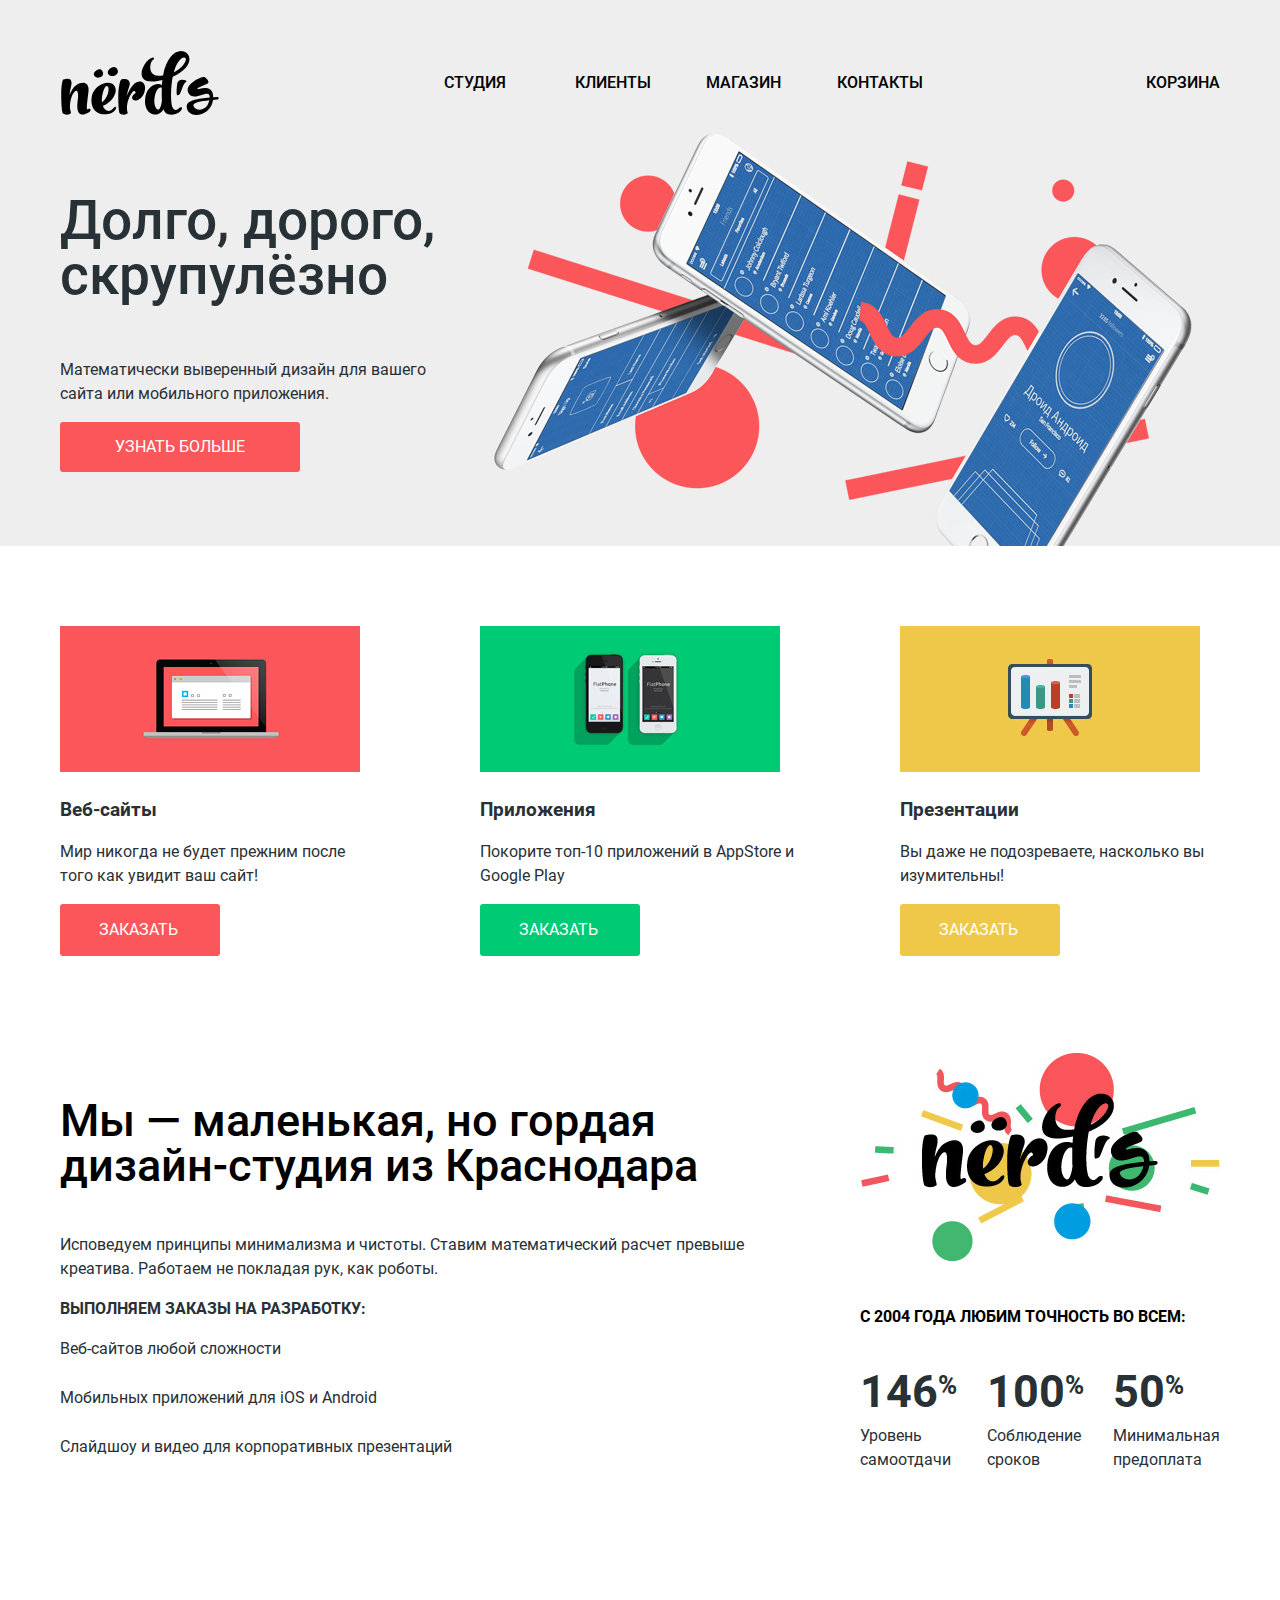
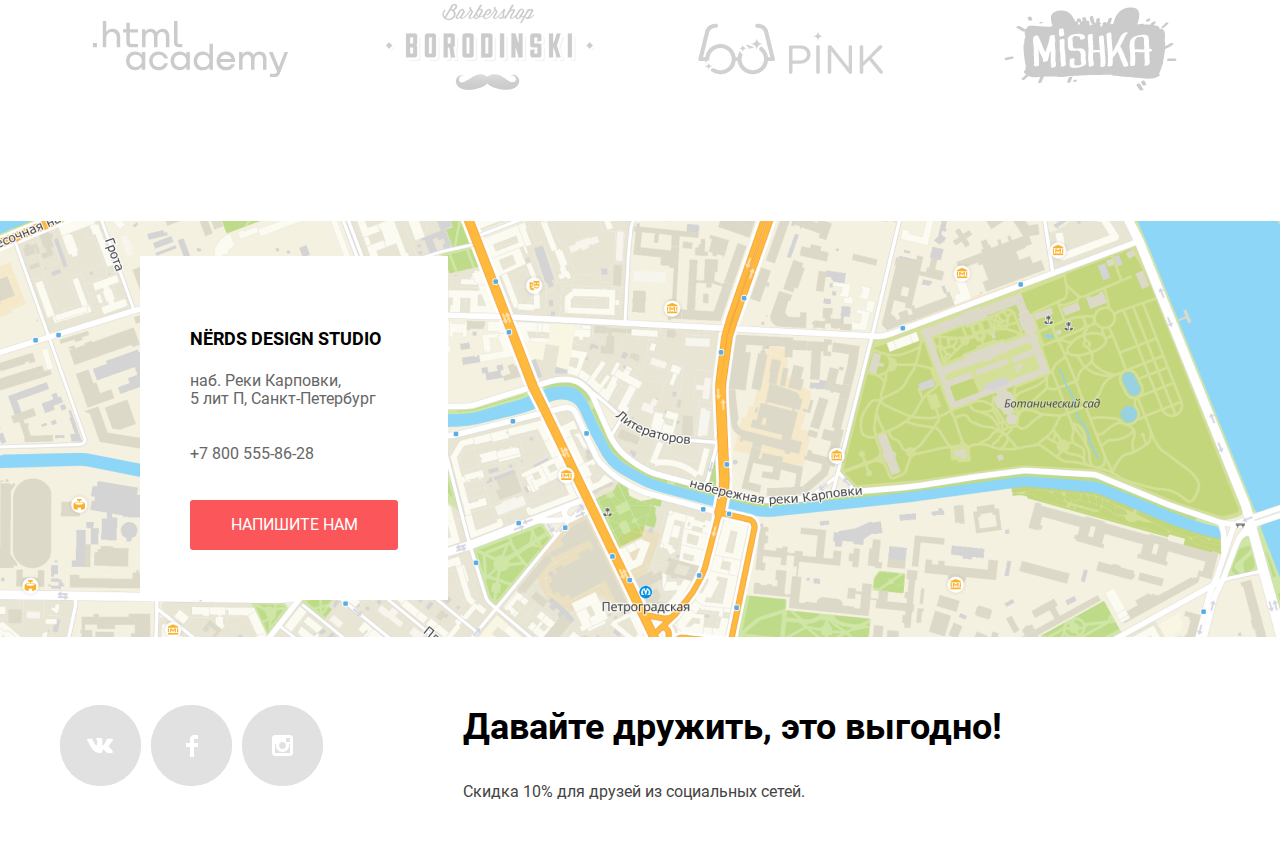
==== index.html @ 31007cd1 "Re-styling of links and buttons" ====
<!DOCTYPE html>
<html lang="ru">

<head>
  <meta charset="UTF-8">
  <meta http-equiv="X-UA-Compatible" content="IE=edge">
  <meta name="viewport" content="width=device-width, initial-scale=1.0">
  <title>HTML Academy: Nёrds</title>
  <link href="https://fonts.googleapis.com/css2?family=Roboto:ital,wght@0,400;0,700;1,500&display=swap"
    rel="stylesheet">
  <link rel="stylesheet" href="css/normalize.css">
  <link rel="stylesheet" href="css/style.css">
  <link rel="icon" href="favicon.ico">
  <link rel="icon" href="img/favicons/favicon_32.svg" type="image/svg+xml">
  <link rel="apple-touch-icon" sizes="180x180" href="img/favicons/apple-icon-180x180.png">
  <link rel="manifest" href="manifest.webmanifest">
</head>

<body>
  <header class="page-header">
    <nav class="main-nav">
      <img class="main-logo" src="img/nerds-main_logo.svg" width="160" height="65" alt="Лого Нёрдс">
      <ul class="main-menu">
        <li class="current-menu-item">Студия</li>
        <li><a href="blank.html">Клиенты</a></li>
        <li><a href="catalogue.html">Магазин</a></li>
        <li><a href="blank.html">Контакты</a></li>
      </ul>
      <a class="user-menu" href="##">Корзина</a>
    </nav>
  </header>

  <main>
    <h1 class="visually-hidden">Дизайн-студия Нёрдс</h1>
    <section class="slider">
      <h2 class="visually-hidden">Наше кредо в картинках</h2>
      <div class="slide">
        <div class="slide-description">
          <p class="slogan">Долго, дорого, скрупулёзно</p>
          <p class="comment">Математически выверенный дизайн для вашего сайта или мобильного приложения.</p>
          <button type="button" class="button want-more">Узнать больше</button>
        </div>
        <img class="poster" src="img/slider/slide1_mobile.png" width="760" height="431"
          alt="Россыпь красивых телефонов">
      </div>
      <!-- <div class="slide">
        <p class="slogan">Любим математику, как никто другой.</p>
        <p class="comment">Никакого креатива, только математические формулы для расчета идеальных пропорций.</p>
        <button type="button" class="button want-more">Узнать больше</button>
        <img class="poster" src="img/slider/slide2_pc.png" width="760" height="431" alt="Мониторы стоят спиной к спине">
      </div>
      <div class="slide">
        <p class="slogan">Только ночь, только хардкор.</p>
        <p class="comment">Работать днем, как все? Мы против этого. Ближе к полуночи работа только начинается.</p>
        <button type="button" class="button want-more">Узнать больше</button>
        <img class="poster" src="img/slider/slide3_tablet.png" width="760" height="431" alt="Планшет и телефон">
      </div> -->
    </section>

    <div class="wrapper">
      <section class="services">
        <h2 class="visually-hidden">Наши услуги</h2>
        <ul class="service-list">
          <li class="service-list-option">
            <img class="service-icon" src="img/services/web_pages.jpg" width="300" height="146"
              alt="Иконка ноутбука на красном фоне">
            <h3 class="service-title">Веб-сайты</h3>
            <p class="service-description">Мир никогда не будет прежним после того как увидит ваш сайт!</p>
            <a class="button service-order" href="##">Заказать</a>
          </li>
          <li class="service-list-option">
            <img class="service-icon" src="img/services/mobile_apps.png" width="300" height="146"
              alt="Мобильный телефон на зеленом фоне">
            <h3 class="service-title">Приложения</h3>
            <p class="service-description">Покорите топ-10 приложений в AppStore и Google Play</p>
            <a class="button service-order" href="##">Заказать</a>
          </li>
          <li class="service-list-option">
            <img class="service-icon" src="img/services/presentations.jpg" width="300" height="146"
              alt="Флип-чарт на желтом фоне">
            <h3 class="service-title">Презентации</h3>
            <p class="service-description">Вы даже не подозреваете, насколько вы изумительны!</p>
            <a class="button service-order" href="##">Заказать</a>
          </li>
        </ul>
      </section>

      <div class="stats-container">
        <section class="about">
          <h2 class="visually-hidden">Описание компании</h2>
          <p class="about-us">Мы — маленькая, но гордая дизайн-студия из Краснодара</p>
          <p class="about-description">Исповедуем принципы минимализма и чистоты. Ставим математический расчет превыше
            креатива. Работаем не покладая рук, как роботы.</p>
          <p class="about-activities">Выполняем заказы на разработку:</p>
          <ul class="about-activities-list">
            <li class="activity">Веб-сайтов любой сложности</li>
            <li class="activity">Мобильных приложений для iOS и Android</li>
            <li class="activity">Слайдшоу и видео для корпоративных презентаций</li>
          </ul>
        </section>

        <section class="statistics">
          <h2 class="visually-hidden">О нас в цифрах</h2>
          <img class="statistics-logo" src="img/nerds-statistics.png" width="360" height="208"
            alt="Вариация лого Nerds">
          <p class="statistics-header">с 2004 года Любим точность во всем:</p>
          <dl class="statistics-list">
            <div class="statistics-option">
              <dt class="statistics-percentage">146<span>%</span></dt>
              <dd class="statistics-description">Уровень самоотдачи</dd>
            </div>
            <div class="statistics-option">
              <dt class="statistics-percentage">100<span>%</span></dt>
              <dd class="statistics-description">Соблюдение сроков</dd>
            </div>
            <div class="statistics-option">
              <dt class="statistics-percentage">50<span>%</span></dt>
              <dd class="statistics-description">Минимальная предоплата</dd>
            </div>
          </dl>
        </section>
      </div>

      <section class="clients">
        <h2 class="visually-hidden">Нас рекомендуют</h2>
        <ul class="clients-list">
          <li class="client">
            <a href="https://htmlacademy.ru/intensive/htmlcss">
              <img src="img/partners/logo_htmlacademy.svg" width="199" height="57" alt="логотип HTML Academy">
            </a>
          </li>
          <li class="client">
            <a href="##">
              <img src="img/partners/logo-borodinski.svg" width="209" height="90" alt="Barbershop Borodinsky">
            </a>
          </li>
          <li class="client">
            <a href="##">
              <img src="img/partners/logo-pink.svg" width="185" height="52" alt="Pink">
            </a>
          </li>
          <li class="client">
            <a href="##">
              <img src="img/partners/logo-mishka.svg" width="173" height="84" alt="Mishka">
            </a>
          </li>
        </ul>
      </section>
    </div>
  </main>

  <footer class="page-footer">
    <div class="footer-map">
      <div class="footer-feedback">
        <p class="feedback-heading">Nёrds design studio</p>
        <address class="feedback-address">наб. Реки Карповки, <br> 5 лит П, Санкт-Петербург</address>
        <a class="feedback-telephone" href="tel:+78005558628">+7 800 555-86-28</a>
        <button type="button" class="button write-us">Напишите нам</button>
      </div>
    </div>

    <div class="page-popup">
      <p class="popup-heading">Напишите нам</p>
      <button class="modal-close" type="button">туц</button>
      <form class="popup-form" action="##" method="post">
        <label class="form-legend">Ваше имя:
          <input type="text" placeholder="Имя Фамилия">
        </label>
        <label class="form-legend"> Ваш email:
          <input type="email" placeholder="email@example.com">
        </label>
        <label class="form-legend">Текст письма
          <textarea class="form-text" rows="5" cols="30" placeholder="В свободной форме"></textarea>
        </label>
        <button class="button" type="submit">Отправить</button>
      </form>
    </div>

    <div class="bottom-line">
      <ul class="media-links">
        <li class="link">
          <a href="##">
            <span class="visually-hidden">VK</span>
          </a>
        </li>
        <li class="link">
          <a href="##">
            <span class="visually-hidden">Facebook</span>
          </a>
        </li>
        <li class="link">
          <a href="##">
            <span class="visually-hidden">Instagram</span>
          </a>
        </li>
      </ul>

      <div class="footer-text">
        <p class="footer-slogan">Давайте дружить, это выгодно!</p>
        <p class="footer-discount">Скидка 10% для друзей из социальных сетей.</p>
      </div>
    </div>

  </footer>

</body>

</html>
---- css/style.css ----
/*Fonts*/

@font-face {
  font-family: "Roboto";
  src: url(../fonts/roboto.woff),
    url(../fonts/roboto.woff2);
  font-weight: 400;
  font-style: normal;
}

@font-face {
  font-family: "Roboto";
  src: url(../fonts/robotobold.woff),
    url(../fonts/robotobold.woff2);
  font-weight: 700;
  font-style: normal;
}

@font-face {
  font-family: "Roboto";
  src: url(../fonts/robotomedium.woff),
    url(../fonts/robotomedium.woff2);
  font-weight: 500;
  font-style: normal;
}

/*Variables*/

:root {
  --basic-black: #000000;
  --basic-white: #ffffff;
  --intense-dark: #231f20;
  --basic-dark: #283136;
  --darkened-grey: #444444;
  --extra-grey: #4d4d4d;
  --basic-grey: #666666;
  --lower-intense-grey: #c1c1c1;
  --mouse-grey: #b4b9bb;
  --cloud-grey: #a6a6a6;
  --light-grey: #dfdfdf;
  --lighter-grey: #dbdbdb;
  --even-lighter-grey: #d7dcde;
  --low-saturation-grey: #d5d5d5;
  --extra-light-grey: #e1e1e1;
  --lowest-intense-grey: #eeeeee;
  --basic-red: #fb565a;
  --extra-red: #e74246;
  --intensive-red: #d7373b;
  --basic-green: #00ca74;
  --extra-green: #00bc6c;
  --intensive-green: #00aa62;
  --basic-yellow: #efc849;
  --extra-yellow: #eab534;
  --intensive-yellow: #e5a722;
}

/*Global*/

* {
  box-sizing: border-box;
}

a {
  text-decoration: none;
}

body {
  max-width: 1440px;
  position: relative;
  margin: 0px auto;
  padding: 0px;
  font-family: "Roboto", "Arial", sans-serif;
  font-size: 16px;
  line-height: 24px;
  font-weight: 400;
  color: var(--basic-dark);

  min-height: 100%;
  display: grid;
  grid-template-rows: min-content 1fr min-content;
  align-content: start;
}

.page {
  height: 100%;
}

/*Header*/

.page-header {
  display: flex;
  width: 100%;
  background-color: var(--lowest-intense-grey);
}

.main-nav {
  display: flex;
  /*grid-template-columns: 1fr auto 1fr;*/
  min-width: 1160px;
  justify-content: space-between;
  align-items: center;
  margin: 0 auto;
  padding-top: 50px;

  line-height: 30px;
  font-weight: 500;
  text-transform: uppercase;
  color: var(--basic-black);
}

.main-menu {
  display: grid;
  grid-template-columns: 1fr 1fr 1fr 1fr;
  gap: 45px;
}

.user-menu {
  display: block;
  justify-self: end;
}

.main-nav a, .user-menu {
  color: var(--basic-black);
}

.main-nav a:hover {
  opacity: 0.7;
}

.main-menu a:hover,
.user-menu:hover {
  color: var(--basic-red)
}

.main-nav a:active,
.user-menu:active {
  color: var(--basic-black);
  opacity: 0.3;
}

.main-menu,
.service-list,
.statistics-list,
.about-activities-list,
.clients-list,
.media-links,
.search-items-toggle,
.sort-list {
  list-style: none;
  margin: 0;
  padding: 0;
}

.current-menu-item a:not([href]) {
  color: var(--basic-black);
}

/*.current-menu-item::after {
  content: "";
  position: absolute;
  top: 12px;
  right: 60px;
  width: 61px;
  height: 2px;
  background-color: var(--basic-red);
}*/

/*Main --- Index*/

.visually-hidden {
  position: absolute;
  width: 1px;
  height: 1px;
  clip: rect(1px, 1px, 1px, 1px);
}

/*Slider*/

.slider {
  width: 100%;
  min-height: 431px;
  background-color: var(--lowest-intense-grey);
}

.slide {
  display: flex;
  width: 1160px;
  margin: 0 auto;
  background-color: var(--lowest-intense-grey);
}

.slide-description {
  padding-top: 78px;
}

.poster {
  display: block;
}

.slogan {
  margin-top: 0;
  font-size: 55px;
  font-weight: 500;
  line-height: 55px;
}

.button {
  width: 160px;
  min-height: 50px;
  line-height: 18px;
  color: var(--basic-white);
  text-transform: uppercase;
  background-color: var(--basic-red);
  border: none;
  border-radius: 3px;
}

.button:hover {
  background-color: var(--extra-red);
}

.button:active,
.service-list:nth-child(2) .service-order:active,
.service-list:last-child .service-order:active {
  color: rgba(255, 255, 255, 0.3);
  background-color: var(--intensive-red);
}

.want-more {
  min-width: 240px;
}

/*Services*/

.wrapper {
  width: 1160px;
  margin: 0px auto;
}

.service-list {
  display: grid;
  grid-template-columns: 1fr 1fr 1fr;
  gap: 100px;
  min-height: 507px;
  padding: 80px 0px;

}

.service-order {
  display: block;
  padding: 17px 39px;
}

.service-list-option:nth-child(2) .service-order {
  background-color: var(--basic-green);
}

.service-list-option:nth-child(2) .service-order:hover,
.service-list-option:nth-child(2) .service-order:focus {
  background-color: var(--extra-green);
}

.service-list-option:nth-child(2) .service-order:active {
  background-color: var(--intensive-green);
}

.service-list-option:last-child .service-order {
  background-color: var(--basic-yellow);
}

.service-list-option:last-child .service-order:hover,
.service-list-option:last-child .service-order:focus {
  background-color: var(--extra-yellow);
}

.service-list-option:last-child .service-order:active {
  background-color: var(--intensive-yellow);
}

/*About*/

.about {
  grid-column: 1 / 3;
}

.about-us {
  font-size: 45px;
  font-weight: 500;
  line-height: 45px;
  color: var(--basic-black);
}

.about-activities,
.statistics-header {
  font-weight: 700;
  text-transform: uppercase;
}

.stats-container {
  display: grid;
  grid-template-columns: 1fr 1fr 1fr;
  gap: 40px;
  margin-bottom: 73px;
}

.activity {
  margin-bottom: 25px;
}

.statistics-logo {
  margin-bottom: 37px;
}

.statistics-header {
  margin-top: 0;
  margin-bottom: 31px;
  color: var(--basic-black);
}

.statistics-list {
  display: grid;
  grid-template-columns: 1fr 1fr 1fr;
  gap: 20px
}

.statistics-percentage {
  font-size: 45px;
  font-weight: 700;
  line-height: 64px;
}

.statistics-percentage span {
  font-size: 26px;
  line-height: 40px;
  vertical-align: text-top;
}

.statistics-description {
  margin: 0px;
}

/*Clients*/

.clients-list {
  display: grid;
  grid-template-columns: repeat(4, 1fr);
  gap: 40px;
  justify-items: center;
  margin-bottom: 80px;
}

.client a {
  display: flex;
  flex-wrap: wrap;
  align-items: center;
  min-height: 184px;
  opacity: 0.2;
}

.clients a:hover {
  opacity: 1
}

.clients a:active {
  opacity: 0.1
}

/*Footer*/

.footer-map {
  position: relative;
  min-height: 416px;
  background-image: url(../img/map_1.png);
  background-position: center;
  background-repeat: no-repeat;
}

.footer-feedback {
  position: absolute;
  left: 140px;
  top: 35px;
  display: flex;
  flex-direction: column;
  align-items: flex-start;
  flex-wrap: wrap;
  width: 308px;
  padding: 50px;
  background-color: var(--basic-white);
}

.feedback-heading {
  font-size: 18px;
  font-weight: 700;
  line-height: 30px;
  text-transform: uppercase;
  color: var(--basic-black);
}

.feedback-address,
.feedback-telephone {
  margin-bottom: 37px;
  font-style: normal;
  line-height: 18px;
  color: var(--basic-grey);
}

.write-us {
  width: 100%;
}

/*Social media and bottom line*/

.bottom-line {
  display: flex;
  align-items: center;
  width: 1160px;
  min-height: 217px;
  margin: 0 auto;
}

.media-links {
  display: grid;
  grid-template-columns: 1fr 1fr 1fr;
  gap: 10px;
}

.link,
.link a {
  width: 81px;
  height: 81px;
  background-color: var(--extra-light-grey);
  border-radius: 50%;
}

.link a {
  display: block;
  background-position: center;
  background-repeat: no-repeat;
}

.link:first-child a {
  background-image: url(../img/icons/vk-icon.svg);

}

.link:nth-child(2) a {
  background-image: url(../img/icons/fb-icon.svg);
}

.link:last-child a {
  background-image: url(../img/icons/insta-icon.svg);
}

.link a:hover {
  background-color: var(--extra-red);
}

.link:active {
  background-color: var(--intensive-red);
}

.link a:active {
  opacity: 0.3;
}

.footer-text {
  padding-left: 140px;
}

.footer-slogan {
  font-size: 36px;
  font-weight: 700;
  line-height: 36px;
  color: var(--basic-black);
}

.footer-discount {
  line-height: 22px;
  color: var(--darkened-grey);
}

/*Pop-up*/

.page-popup {
  position: absolute;
  transform: translateX(240px);
  display: none;
  bottom: 180px;
  width: 960px;
  min-height: 90px;
  padding: 63px 100px 84px;
  background-color: var(--basic-white);
  box-shadow: 0px 20px 40px 0px rgba(0, 0, 0, 0.4);
}

.popup-form {
  display: grid;
  grid-template-columns: 1fr 1fr;
  gap: 40px;
}

.popup-heading {
  margin-top: 0;
  font-size: 45px;
  font-weight: 700;
  line-height: 52px;
  color: var(--basic-black);
}

.form-legend {
  line-height: 18px;
  font-weight: 700;
  color: var(--basic-black);
}

.form-legend input,
.form-legend textarea {
  width: 100%;
  margin-top: 10px;
  padding: 16px;
  border: 2px solid var(--even-lighter-grey);
  border-radius: 3px;
  color: var(--darkened-grey);
}

.form-legend input {
  min-height: 50px;
}

.form-legend:nth-child(3) {
  grid-column: 1 / -1;
}

.form-legend input::placeholder,
.form-legend textarea::placeholder {
  opacity: 0.5;
}

.form-legend input:hover,
.form-legend textarea:hover {
  border-color: var(--mouse-grey);
}

.form-legend input:focus,
.form-legend textarea:focus {
  border-color: var(--basic-black);
  color: var(--darkened-grey);
}

.form-legend input:invalid,
.form-legendm textarea:invalid {
  border-color: var(--basic-red);
  color: var(--basic-red);
}

.popup-form button {
  min-width: 260px;
}

/*Main ---- Catalogue*/

.catalogue-body {
  display: grid;
  grid-template-columns: 1fr 2fr;
  column-gap: 40px;
  width: 1160px;
  margin: 0 auto;
}

.header-heading {
  grid-column: 1 / -1;
  justify-self: center;
  width: 100%;
  margin: 0 auto 55px;
  padding: 72px 0 108px;
  background-color: var(--lowest-intense-grey);
  text-align: center;
}

.heading {
  margin: 0;
  font-size: 18px;
  font-weight: 700;
  line-height: 30px;
  text-transform: uppercase;
  color: var(--basic-black);
}

.search-form {
  display: grid;
  gap: 50px;
  width: 260px;
}

.search-form label {
  line-height: 20px;
}

.search-prices {
  display: flex;
  flex-wrap: wrap;
  justify-content: space-between;
  margin: 0;
  padding: 0;
  border: none;
}

.prices-heading {
  margin-bottom: 48px;
}

.range {
  display: flex;
  align-items: center;
  flex-wrap: wrap;
  width: 100%;
  min-height: 80px;
  padding: 30px 20px;
  margin-bottom: 14px;
  border-radius: 3px;
  background-color: var(--lowest-intense-grey);
}

.min-price .price,
.max-price .price {
  width: 80px;
  min-height: 38px;
  margin-left: 12px;
  border: none;
  border-radius: 3px;
  background-color: var(--lowest-intense-grey);
}

.min-price .price {
  text-align: center;
}

.max-price .price {
  padding: 8px 6px 8px 16px;
}

.search-prices label {
  line-height: 22px;
  text-transform: uppercase;
}

.search-grids {
  display: grid;
  margin: 0px;
  border: none;
  padding: 0px;
  row-gap: 20px;
}

.grid-type .grid,
.peculiarity .specific:checked {
  margin-right: 11px;
}


.search-peculiarities {
  display: grid;
  margin: 0px;
  border: none;
  padding: 0px;
  row-gap: 14px;
}

.peculiarity .specific {
  margin-right: 14px;
}

.sort-list {
  display: flex;
  flex-wrap: wrap;
  justify-content: space-between;
}

.sorting-wrapper {
  display: grid;
  grid-template-columns: 1fr 1fr auto;
  column-gap: 40px;
  margin-bottom: 50px;
}


.sort-option a,
.sort-option a:visited {
  font-size: 14px;
  text-transform: uppercase;
  color: var(--basic-black);
  opacity: 0.3;
}

.sort-option a:hover {
  opacity: 0.6
}

.sort-option a:active,
.sort-option a:not([href]) {
  opacity: 1;
}

.dir-up svg path {
  opacity: 0.2;
}

.dir-down svg path:hover,
.dir-up svg path:hover {
  fill: var(--cloud-grey);
  opacity: 1;
}

.dir-down svg path:active,
.dir-up svg path:active {
  fill: var(--intense-dark);
}

.search-items {
  display: grid;
  grid-template-columns: 1fr 1fr;
  row-gap: 25px;
  column-gap: 40px;
  margin-bottom: 55px;
}

.search-item {
  position: relative;
  margin: 0;
  padding: 0;
}

.item-available {
  display: none;
}

.search-item:hover .item-available {
  position: absolute;
  bottom: 7px;
  display: flex;
  flex-direction: column;
  align-items: center;
  flex-wrap: wrap;
  width: 100%;
  margin: 0px;
  padding: 36px 53px 44px;
  background-color: var(--lowest-intense-grey);
  text-align: center;
}

.item-heading a,
.item-heading a:visited {
  color: var(--basic-black);
}

.item-heading a:hover {
  color: var(--basic-red);
}

.item-heading a:active {
  color: var(--basic-black);
  opacity: 0.3;
}

.show-description-button {
  font-size: 16px;
  font-weight: 500;
  line-height: 18px;
}

.show-description-button:active {
  color: var(--basic-white);
}

.search-items-toggle {
  display: flex;
  flex-wrap: wrap;
  margin-bottom: 60px;
}

.form-submit-button,
.search-items-page a {
  width: 260px;
  min-height: 50px;
  border: none;
  border-radius: 3px;
  font-size: 16px;
  font-weight: 500;
  line-height: 18px;
  text-transform: uppercase;
  color: var(--basic-black);
  text-align: center;
  background-color: var(--lowest-intense-grey);
}

.search-items-page a {
  display: flex;
  flex-wrap: wrap;
  align-items: center;
  justify-content: center;
  width: 50px;
  margin-right: 11px;
}

.next-page a {
  width: 260px;
  margin: 0px;
}

.form-submit-button:hover,
.search-items-page a:hover {
  background-color: var(--light-grey);
}

.form-submit-button:active,
.search-items-page a:active {
  border-top-style: inset;
  background-color: var(--low-saturation-grey);
  color: rgba(255, 255, 255, 0.3);
}

.search-items-page a:not([href]) {
  border: 3px solid var(--lighter-grey);
  background-color: var(--basic-white);
}
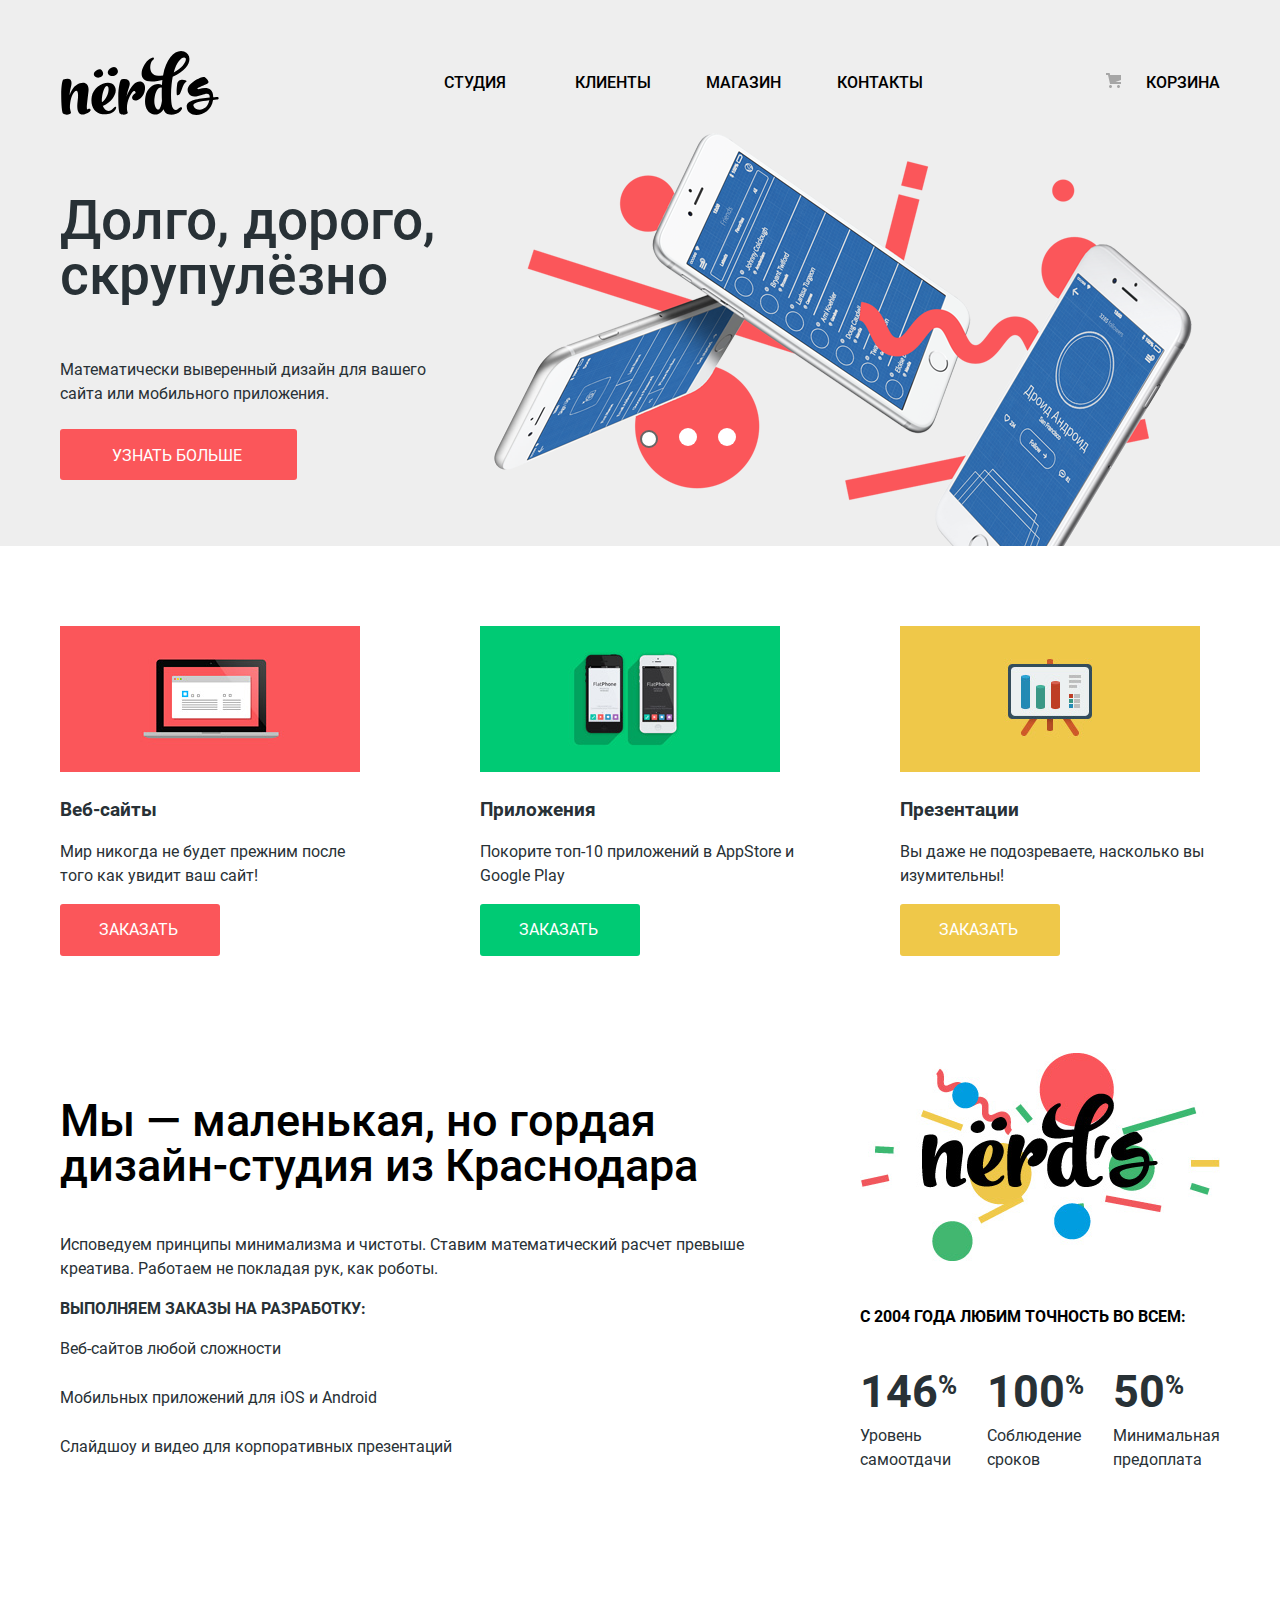
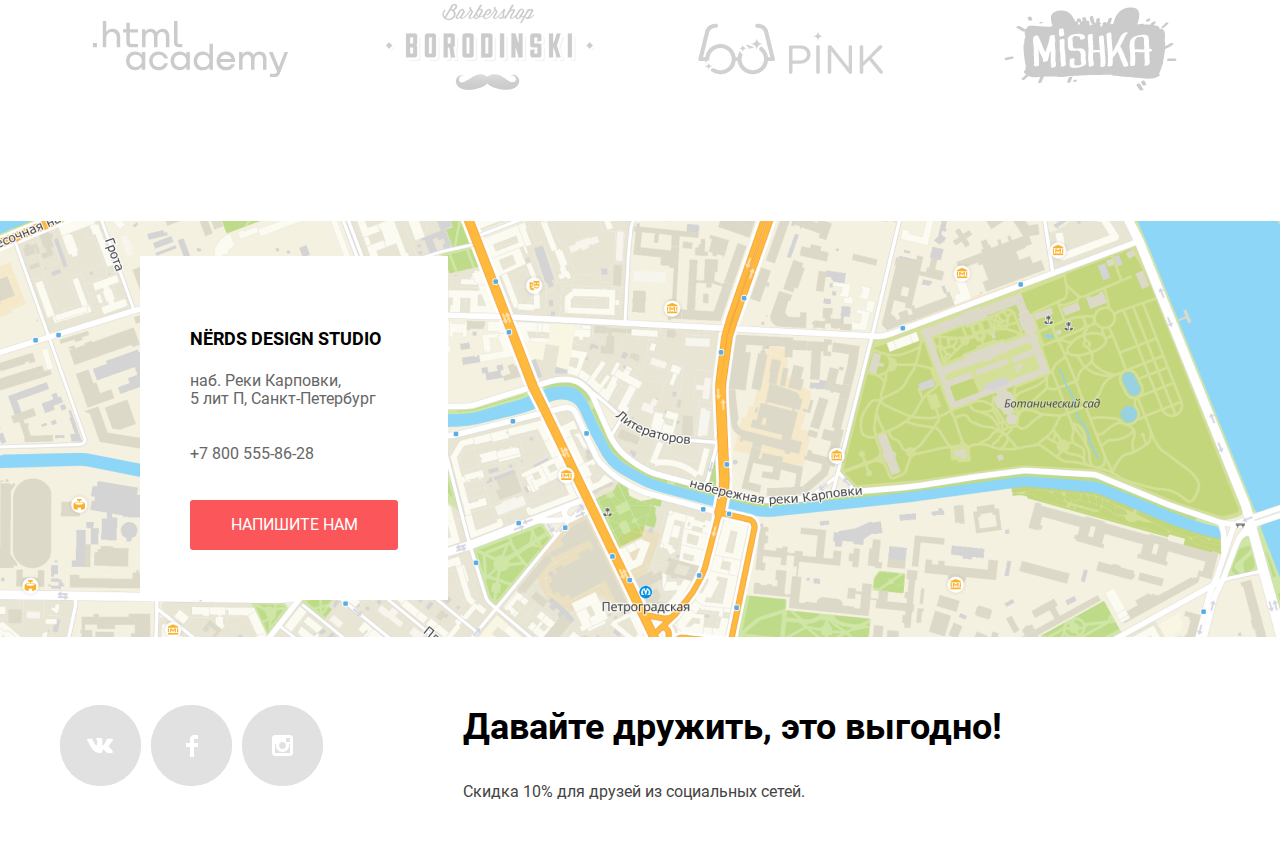
==== commit 226a35b5: ""Deco elements added"" ====
--- a/index.html
+++ b/index.html
@@ -21,7 +21,7 @@
     <nav class="main-nav">
       <img class="main-logo" src="img/nerds-main_logo.svg" width="160" height="65" alt="Лого Нёрдс">
       <ul class="main-menu">
-        <li class="current-menu-item">Студия</li>
+        <li>Студия</li>
         <li><a href="blank.html">Клиенты</a></li>
         <li><a href="catalogue.html">Магазин</a></li>
         <li><a href="blank.html">Контакты</a></li>
@@ -34,27 +34,35 @@
     <h1 class="visually-hidden">Дизайн-студия Нёрдс</h1>
     <section class="slider">
       <h2 class="visually-hidden">Наше кредо в картинках</h2>
-      <div class="slide">
-        <div class="slide-description">
-          <p class="slogan">Долго, дорого, скрупулёзно</p>
-          <p class="comment">Математически выверенный дизайн для вашего сайта или мобильного приложения.</p>
+      <ul class="slider-list">
+        <li class="slide current-slide">
+          <div class="slide-description">
+            <p class="slogan">Долго, дорого, скрупулёзно</p>
+            <p class="comment">Математически выверенный дизайн для вашего сайта или мобильного приложения.</p>
+            <a href="##" class="button want-more">Узнать больше</a>
+          </div>
+          <img class="poster" src="img/slider/slide1_mobile.png" width="760" height="431"
+            alt="Россыпь красивых телефонов">
+        </li>
+        <li class="slide">
+          <p class="slogan">Любим математику, как никто другой.</p>
+          <p class="comment">Никакого креатива, только математические формулы для расчета идеальных пропорций.</p>
           <button type="button" class="button want-more">Узнать больше</button>
-        </div>
-        <img class="poster" src="img/slider/slide1_mobile.png" width="760" height="431"
-          alt="Россыпь красивых телефонов">
-      </div>
-      <!-- <div class="slide">
-        <p class="slogan">Любим математику, как никто другой.</p>
-        <p class="comment">Никакого креатива, только математические формулы для расчета идеальных пропорций.</p>
-        <button type="button" class="button want-more">Узнать больше</button>
-        <img class="poster" src="img/slider/slide2_pc.png" width="760" height="431" alt="Мониторы стоят спиной к спине">
-      </div>
-      <div class="slide">
-        <p class="slogan">Только ночь, только хардкор.</p>
-        <p class="comment">Работать днем, как все? Мы против этого. Ближе к полуночи работа только начинается.</p>
-        <button type="button" class="button want-more">Узнать больше</button>
-        <img class="poster" src="img/slider/slide3_tablet.png" width="760" height="431" alt="Планшет и телефон">
-      </div> -->
+          <img class="poster" src="img/slider/slide2_pc.png" width="760" height="431"
+            alt="Мониторы стоят спиной к спине">
+        </li>
+        <li class="slide">
+          <p class="slogan">Только ночь, только хардкор.</p>
+          <p class="comment">Работать днем, как все? Мы против этого. Ближе к полуночи работа только начинается.</p>
+          <button type="button" class="button want-more">Узнать больше</button>
+          <img class="poster" src="img/slider/slide3_tablet.png" width="760" height="431" alt="Планшет и телефон">
+        </li>
+      </ul>
+      <div class="slider-controls">
+        <button class="current" type="button" aria-label="Первый слайд"></button>
+        <button type="button" aria-label="Второй слайд"></button>
+        <button type="button" aria-label="Третий слайд"></button>
+      </div>
     </section>
 
     <div class="wrapper">
--- a/css/style.css
+++ b/css/style.css
@@ -37,6 +37,8 @@
   --lower-intense-grey: #c1c1c1;
   --mouse-grey: #b4b9bb;
   --cloud-grey: #a6a6a6;
+  --lighter-cloud-grey: #ababab;
+  --light-shadow-grey: #cfcfcf;
   --light-grey: #dfdfdf;
   --lighter-grey: #dbdbdb;
   --even-lighter-grey: #d7dcde;
@@ -115,8 +117,21 @@
 }
 
 .user-menu {
+  position: relative;
   display: block;
   justify-self: end;
+}
+
+.user-menu::before {
+  content: "";
+  top: 5px;
+  left: -40px;
+  width: 15px;
+  height: 15px;
+  position: absolute;
+  background-image: url(../img/icons/cart-icon.svg);
+  background-repeat: no-repeat;
+  background-position: center;
 }
 
 .main-nav a, .user-menu {
@@ -139,6 +154,7 @@
 }
 
 .main-menu,
+.slider-list,
 .service-list,
 .statistics-list,
 .about-activities-list,
@@ -155,15 +171,19 @@
   color: var(--basic-black);
 }
 
-/*.current-menu-item::after {
+.current-menu-item {
+  position: relative
+}
+
+.current-menu-item::after {
   content: "";
   position: absolute;
-  top: 12px;
-  right: 60px;
-  width: 61px;
+  bottom: -15px;
+  left: 0px;
+  width: 73px;
   height: 2px;
   background-color: var(--basic-red);
-}*/
+}
 
 /*Main --- Index*/
 
@@ -177,16 +197,21 @@
 /*Slider*/
 
 .slider {
+  position: relative;
   width: 100%;
   min-height: 431px;
   background-color: var(--lowest-intense-grey);
 }
 
 .slide {
-  display: flex;
+  display: none;
   width: 1160px;
   margin: 0 auto;
   background-color: var(--lowest-intense-grey);
+}
+
+.current-slide {
+  display: flex;
 }
 
 .slide-description {
@@ -202,6 +227,35 @@
   font-size: 55px;
   font-weight: 500;
   line-height: 55px;
+}
+
+.comment {
+  margin-bottom: 38px;
+}
+
+.slider-controls {
+  position: absolute;
+  bottom: 93px;
+  left: 50%;
+  z-index: 20;
+}
+
+.slider-controls .current {
+  border: 2px solid var(--basic-grey);
+}
+
+.slider-controls button {
+  padding: 0;
+  width: 18px;
+  height: 18px;
+  background-color: var(--basic-white);
+  border: none;
+  border-radius: 50%;
+  cursor: pointer;
+}
+
+.slider-controls button:not(.slider-controls button:last-child) {
+  margin-right: 17px;
 }
 
 .button {
@@ -228,6 +282,7 @@
 
 .want-more {
   min-width: 240px;
+  padding: 17px 55px 15px 52px;
 }
 
 /*Services*/
@@ -610,39 +665,77 @@
 }
 
 .range {
-  display: flex;
-  align-items: center;
-  flex-wrap: wrap;
   width: 100%;
+}
+
+.range-controls {
+  position: relative;
   min-height: 80px;
-  padding: 30px 20px;
-  margin-bottom: 14px;
-  border-radius: 3px;
+  margin-bottom: 15px;
+  padding-top: 39px;
+  padding-left: 20px;
+  padding-right: 20px;
   background-color: var(--lowest-intense-grey);
-}
-
-.min-price .price,
-.max-price .price {
+  border-radius: 5px;
+}
+
+.range-controls .toggle {
+  position: absolute;
+  top: 31px;
+  left: 0;
+  width: 20px;
+  height: 20px;
+  padding: 0;
+  border: 8px solid var(--basic-white);
+  border-radius: 50%;
+  background-color: var(--lighter-cloud-grey);
+  box-shadow: 0 2px 1px 0 var(--light-shadow-grey);
+  cursor: pointer;
+}
+
+.range-controls .scale {
+  height: 2px;
+  background: var(--even-lighter-grey);
+}
+
+.range-controls .bar {
+  width: 70%;
+  height: 2px;
+  background: var(--basic-green);
+}
+
+.range-controls .toggle-min {
+  left: 18px;
+}
+
+.range-controls .toggle-max {
+  left: 160px;
+}
+
+.price-controls {
+  display: flex;
+  justify-content: space-between;
+}
+
+.price-controls .min-price,
+.price-controls .max-price {
+text-transform: uppercase;
+font-size: 16px;
+}
+
+.price-controls .price {
   width: 80px;
-  min-height: 38px;
-  margin-left: 12px;
+  padding: 10px;
+  margin-left: 10px;
+  text-align: center;
+  color: var(--basic-dark);
   border: none;
-  border-radius: 3px;
-  background-color: var(--lowest-intense-grey);
-}
-
-.min-price .price {
-  text-align: center;
-}
-
-.max-price .price {
-  padding: 8px 6px 8px 16px;
-}
-
-.search-prices label {
-  line-height: 22px;
-  text-transform: uppercase;
-}
+  border-radius: 5px;
+  background: #f1f1f1;
+  font-family: inherit;
+  font-size: inherit;
+}
+
 
 .search-grids {
   display: grid;
@@ -652,11 +745,38 @@
   row-gap: 20px;
 }
 
-.grid-type .grid,
-.peculiarity .specific:checked {
-  margin-right: 11px;
-}
-
+.grids-heading,
+.peculiarities-heading {
+  margin-bottom: 13px;
+}
+
+.grid-type-text::before {
+  content: "";
+  display: inline-block;
+  width: 20px;
+  height: 20px;
+  margin-right: 10px;
+  border: 5px solid var(--extra-grey);
+  border-radius: 50%;
+  opacity: 0.4;
+  vertical-align: middle;
+  cursor: pointer;
+}
+
+.grid:checked ~ .grid-type-text::before {
+  background-image: url(../img/icons/Oval.svg);
+  background-repeat: no-repeat;
+  background-position: center center;
+}
+
+.grid:hover ~ .grid-type-text::before {
+  opacity: 1;
+}
+
+.grid-type-text:hover,
+.specific-text:hover {
+  cursor: pointer;
+}
 
 .search-peculiarities {
   display: grid;
@@ -666,8 +786,26 @@
   row-gap: 14px;
 }
 
-.peculiarity .specific {
+.specific-text::before {
+  content: "";
+  display: inline-block;
   margin-right: 14px;
+  width: 22px;
+  height: 22px;
+  border: 3px solid var(--extra-grey);
+  border-radius: 3px;
+  vertical-align: middle;
+  opacity: 0.4;
+}
+
+.specific:checked ~ .specific-text::before {
+  background-image: url(../img/icons/Shape.svg);
+  background-repeat: no-repeat;
+  background-position: center;
+}
+
+.specific:hover ~ .specific-text::before {
+  opacity: 1;
 }
 
 .sort-list {
@@ -727,7 +865,30 @@
 .search-item {
   position: relative;
   margin: 0;
-  padding: 0;
+  padding-top: 40px;
+}
+
+.search-item::before {
+  content: "";
+  position:absolute;
+  top: 0px;
+  min-height: 40px;
+  width: 100%;
+  border-radius: 3px 3px 0 0;
+  background-color: var(--extra-grey);
+  opacity: 0.12;
+}
+
+.search-item::after {
+  content: "";
+  position: absolute;
+  top: 13px;
+  left: 16px;
+  width: 14px;
+  height: 14px;
+  border-radius: 50%;
+  background-color: var(--basic-white);
+  box-shadow: 23px 0px 0px 0px var(--basic-white), 46px 0px 0px 0px var(--basic-white);
 }
 
 .item-available {
@@ -746,6 +907,10 @@
   padding: 36px 53px 44px;
   background-color: var(--lowest-intense-grey);
   text-align: center;
+}
+
+.search-item:hover.search-item::before {
+  opacity: 1;
 }
 
 .item-heading a,
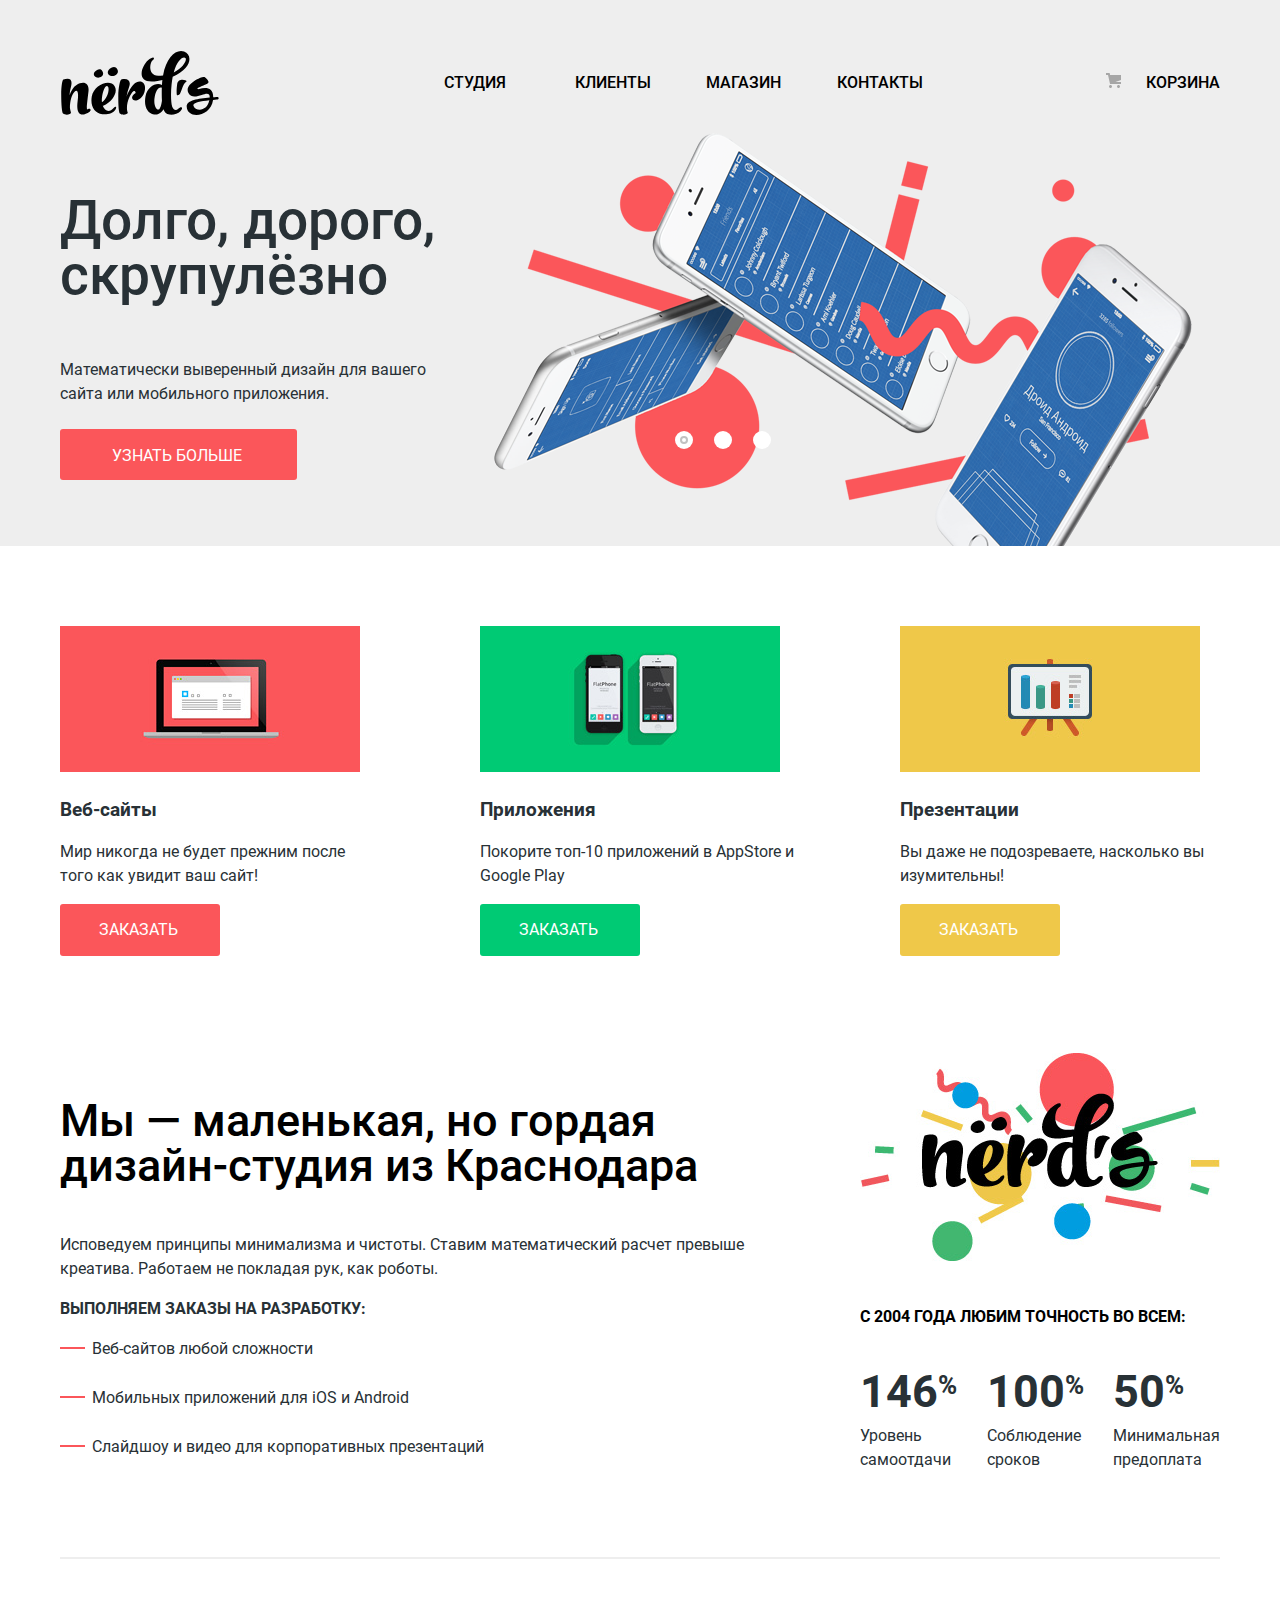
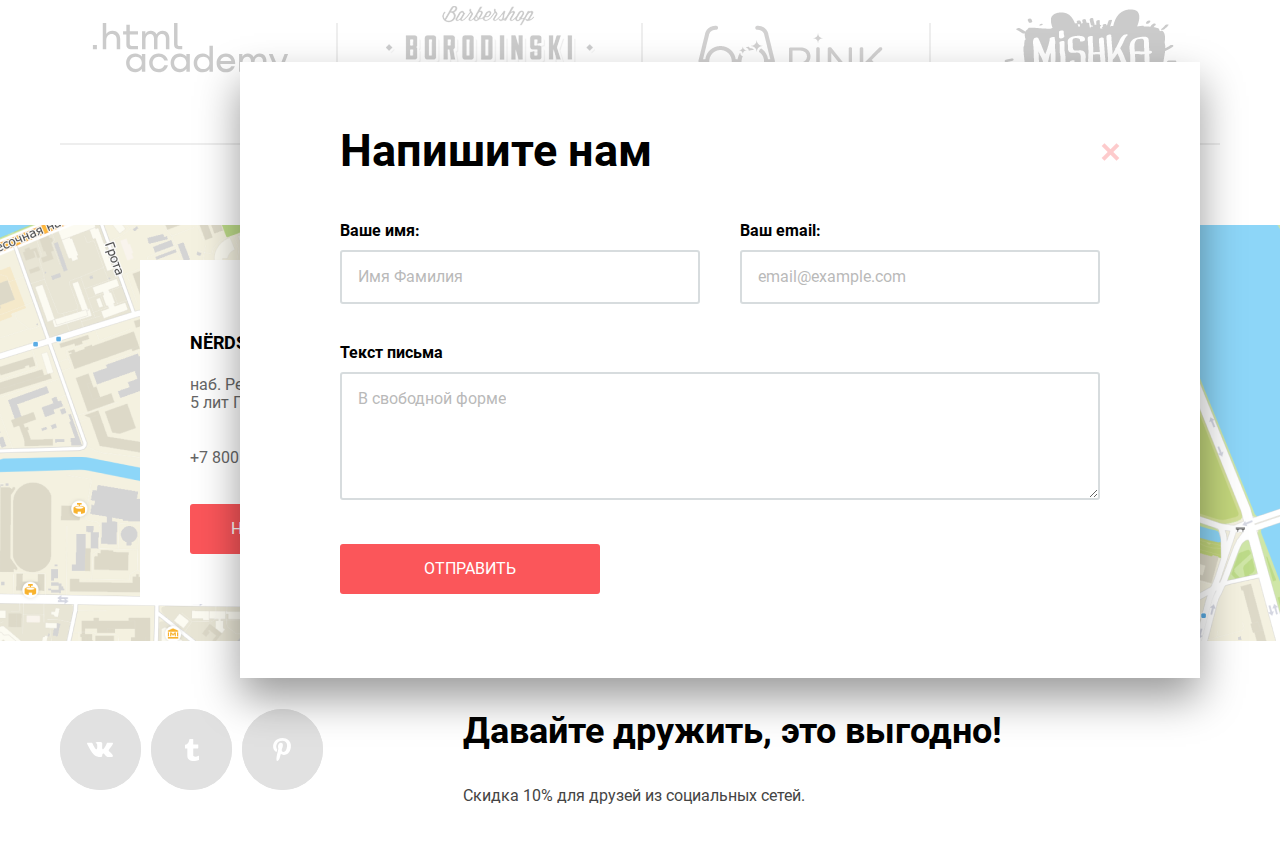
==== commit 05d0b49e: "Modal close button" ====
--- a/index.html
+++ b/index.html
@@ -169,7 +169,7 @@
 
     <div class="page-popup">
       <p class="popup-heading">Напишите нам</p>
-      <button class="modal-close" type="button">туц</button>
+      <button class="modal-close" type="button" aria-label="Закрыть"></button>
       <form class="popup-form" action="##" method="post">
         <label class="form-legend">Ваше имя:
           <input type="text" placeholder="Имя Фамилия">
--- a/css/style.css
+++ b/css/style.css
@@ -235,13 +235,15 @@
 
 .slider-controls {
   position: absolute;
-  bottom: 93px;
-  left: 50%;
+  bottom: 90px;
+  left: 675px;
   z-index: 20;
 }
 
 .slider-controls .current {
-  border: 2px solid var(--basic-grey);
+  background-image: url(../img/icons/toggle-btn-current.svg);
+  background-position: 50% 50%;
+  background-repeat: no-repeat;
 }
 
 .slider-controls button {
@@ -359,7 +361,19 @@
 }
 
 .activity {
+  position: relative;
   margin-bottom: 25px;
+  padding-left: 32px;
+}
+
+.activity::before {
+  content: "";
+  position: absolute;
+  top: 10px;
+  left: 0;
+  width: 25px;
+  height: 2px;
+  background-color: var(--basic-red);
 }
 
 .statistics-logo {
@@ -402,6 +416,8 @@
   gap: 40px;
   justify-items: center;
   margin-bottom: 80px;
+  border-top: 2px solid var(--lowest-intense-grey);
+  border-bottom: 2px solid var(--lowest-intense-grey);
 }
 
 .client a {
@@ -412,12 +428,30 @@
   opacity: 0.2;
 }
 
-.clients a:hover {
+.client a:hover {
   opacity: 1
 }
 
-.clients a:active {
+.client a:active {
   opacity: 0.1
+}
+
+.client {
+  position: relative;
+}
+
+.client:not(.client:last-child)::after {
+  content: "";
+  position: absolute;
+  top: 64px;
+  right: -48px;
+  width: 2px;
+  height: 52px;
+  background-color: var(--lowest-intense-grey);
+}
+
+.client:nth-child(3)::after {
+  right: -60px;
 }
 
 /*Footer*/
@@ -499,11 +533,13 @@
 }
 
 .link:nth-child(2) a {
-  background-image: url(../img/icons/fb-icon.svg);
+  background-image: url(../img/icons/tumblr-icon.svg);
+  background-size: 17%;
 }
 
 .link:last-child a {
-  background-image: url(../img/icons/insta-icon.svg);
+  background-image: url(../img/icons/pinterest-icon.svg);
+  background-size: 25%;
 }
 
 .link a:hover {
@@ -539,7 +575,7 @@
 .page-popup {
   position: absolute;
   transform: translateX(240px);
-  display: none;
+  display: block;
   bottom: 180px;
   width: 960px;
   min-height: 90px;
@@ -549,9 +585,47 @@
 }
 
 .popup-form {
+  position: relative;
   display: grid;
   grid-template-columns: 1fr 1fr;
   gap: 40px;
+}
+
+.modal-close {
+  position: absolute;
+  top: 78px;
+  right: 90px;
+  width: 21px;
+  height: 21px;
+  border: none;
+  cursor: pointer;
+  background-color: transparent;
+  opacity: 0.3;
+}
+
+.modal-close::before,
+.modal-close::after {
+  content: "";
+  position: absolute;
+  width: 21px;
+  height: 4px;
+  background-color: var(--basic-red);
+}
+
+.modal-close::before {
+  transform: rotate(45deg);
+}
+
+.modal-close::after {
+  transform: rotate(-45deg);
+}
+
+.modal-close:hover {
+  opacity: 1;
+}
+
+.modal-close:active {
+  opacity: 0.1;
 }
 
 .popup-heading {
@@ -719,8 +793,8 @@
 
 .price-controls .min-price,
 .price-controls .max-price {
-text-transform: uppercase;
-font-size: 16px;
+  text-transform: uppercase;
+  font-size: 16px;
 }
 
 .price-controls .price {
@@ -763,18 +837,17 @@
   cursor: pointer;
 }
 
-.grid:checked ~ .grid-type-text::before {
+.grid:checked~.grid-type-text::before {
   background-image: url(../img/icons/Oval.svg);
   background-repeat: no-repeat;
   background-position: center center;
 }
 
-.grid:hover ~ .grid-type-text::before {
+.grid:hover~.grid-type-text::before {
   opacity: 1;
 }
 
-.grid-type-text:hover,
-.specific-text:hover {
+.grid-type-text:hover {
   cursor: pointer;
 }
 
@@ -786,27 +859,67 @@
   row-gap: 14px;
 }
 
-.specific-text::before {
+.peculiarity {
+  position: relative;
+  padding-left: 35px;
+
+}
+
+/* .specific-checkbox {
+  position: absolute;
+  width: 25px;
+  height: 23px;
+  margin-left: -35px;
+  background-image: url(../img/icons/checkbox-off.svg);
+  background-repeat: no-repeat;
+  background-color: var(--basic-white);
+  opacity: 0.4;
+}
+
+.specific:checked+.specific-checkbox {
+  background-image: url(../img/icons/checkbox-on.svg);
+
+}
+
+.specific:hover+.specific-checkbox {
+  opacity: 1;
+}
+
+.specific:disabled+.specific-checkbox {
+  opacity: 0.2;
+} */
+
+.specific-checkbox::before {
   content: "";
   display: inline-block;
+  width: 25px;
+  height: 23px;
+  margin-left: -35px;
   margin-right: 14px;
-  width: 22px;
-  height: 22px;
-  border: 3px solid var(--extra-grey);
-  border-radius: 3px;
+  background-image: url(../img/icons/checkbox-off.svg);
+  background-repeat: no-repeat;
   vertical-align: middle;
   opacity: 0.4;
 }
 
-.specific:checked ~ .specific-text::before {
-  background-image: url(../img/icons/Shape.svg);
+.specific:checked ~ .specific-checkbox::before {
+  background-image: url(../img/icons/checkbox-on.svg);
   background-repeat: no-repeat;
   background-position: center;
 }
 
-.specific:hover ~ .specific-text::before {
+.specific:hover ~ .specific-checkbox::before {
   opacity: 1;
 }
+
+.specific:disabled ~ .specific-checkbox {
+  opacity: 0.3;
+}
+
+.specific:disabled ~ .specific-checkbox::before {
+  opacity: 0.2;
+}
+
 
 .sort-list {
   display: flex;
@@ -870,7 +983,7 @@
 
 .search-item::before {
   content: "";
-  position:absolute;
+  position: absolute;
   top: 0px;
   min-height: 40px;
   width: 100%;
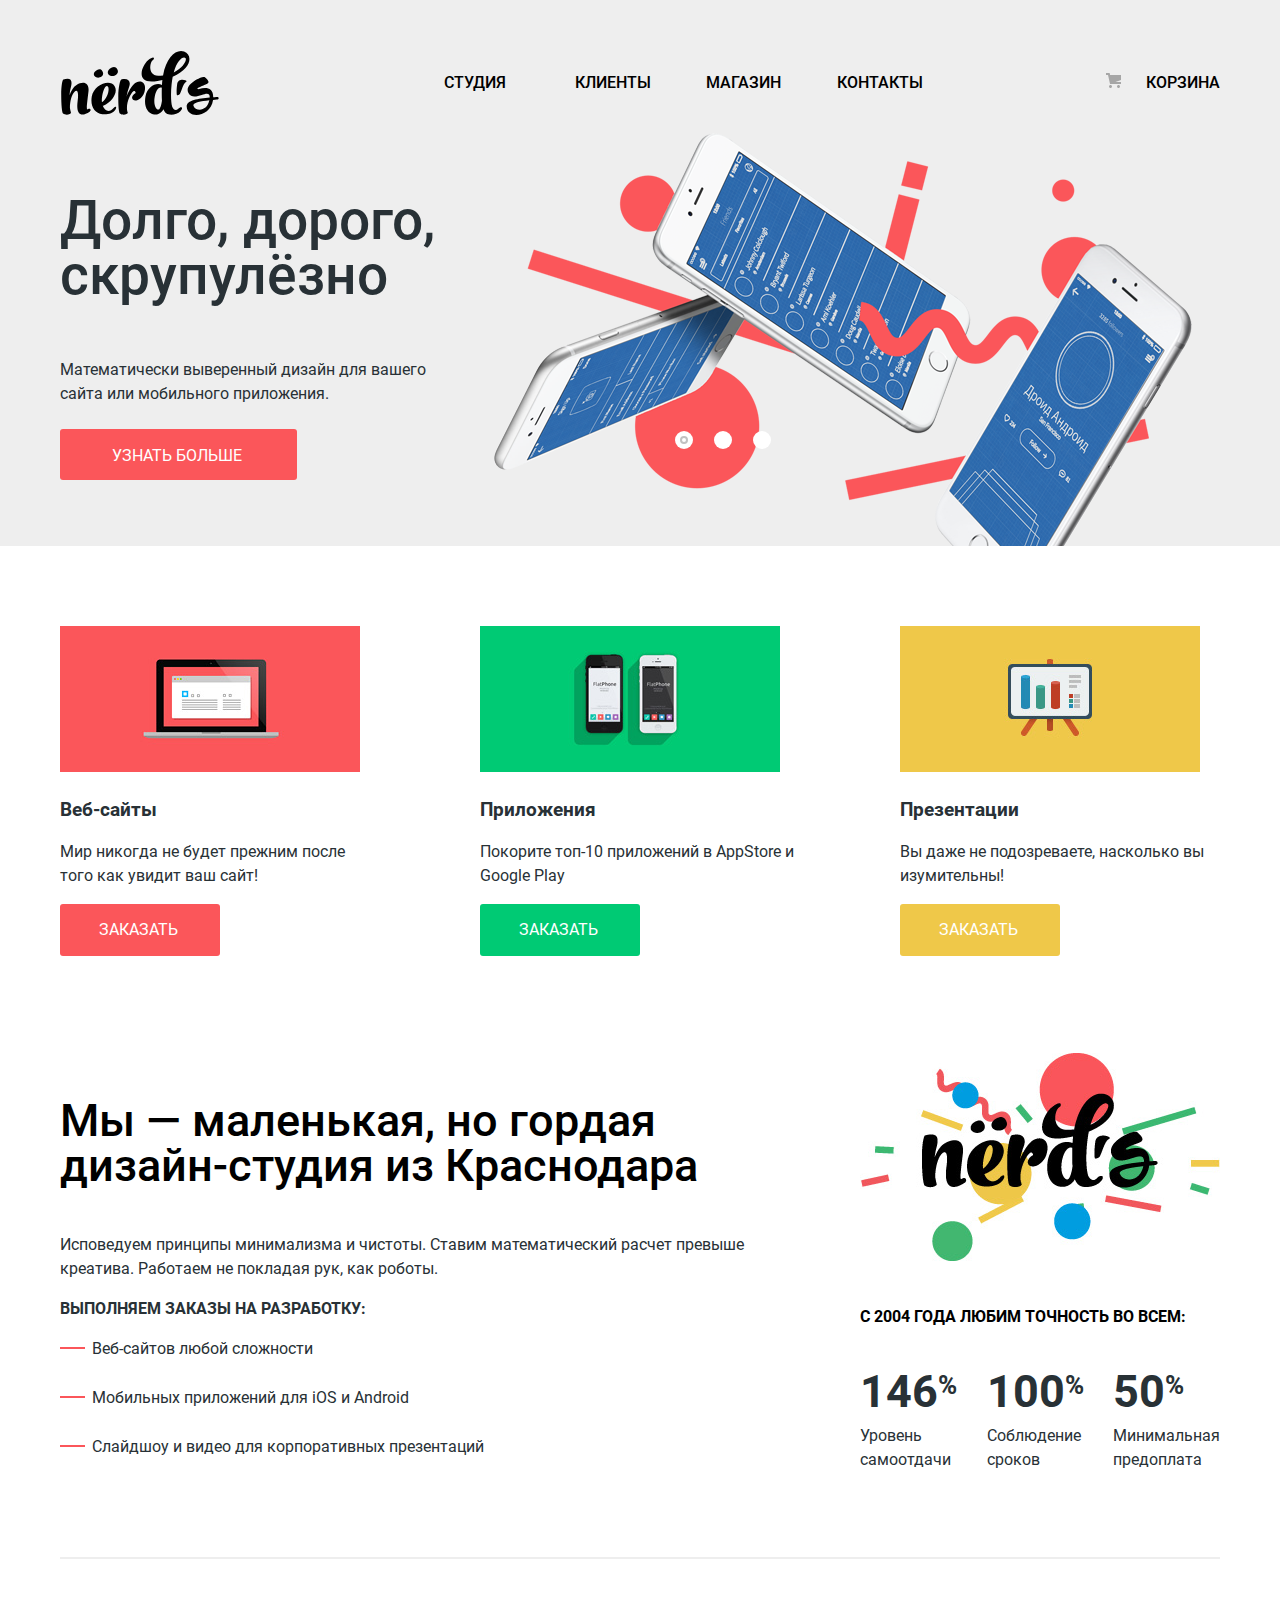
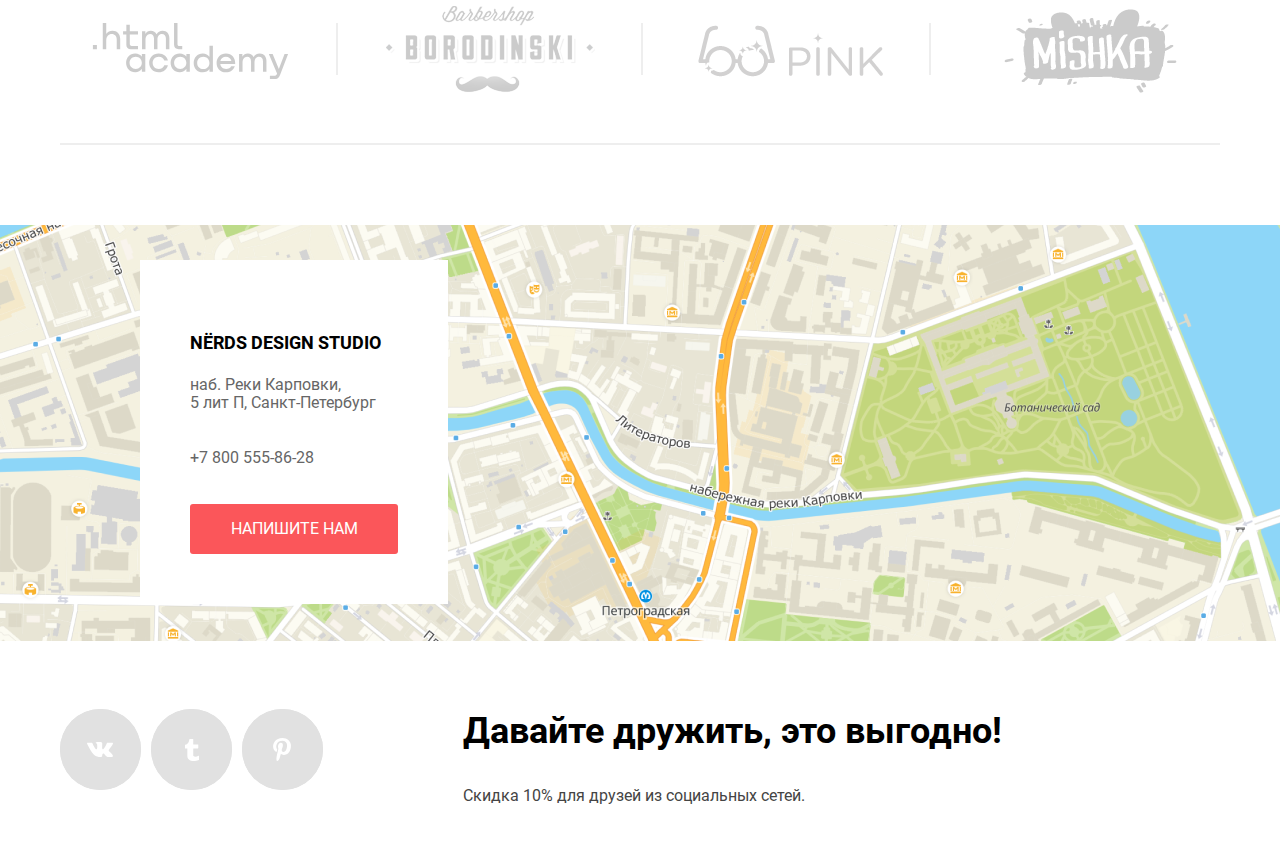
==== commit 23cee272: "Script file for  page-popup added" ====
--- a/index.html
+++ b/index.html
@@ -167,23 +167,6 @@
       </div>
     </div>
 
-    <div class="page-popup">
-      <p class="popup-heading">Напишите нам</p>
-      <button class="modal-close" type="button" aria-label="Закрыть"></button>
-      <form class="popup-form" action="##" method="post">
-        <label class="form-legend">Ваше имя:
-          <input type="text" placeholder="Имя Фамилия">
-        </label>
-        <label class="form-legend"> Ваш email:
-          <input type="email" placeholder="email@example.com">
-        </label>
-        <label class="form-legend">Текст письма
-          <textarea class="form-text" rows="5" cols="30" placeholder="В свободной форме"></textarea>
-        </label>
-        <button class="button" type="submit">Отправить</button>
-      </form>
-    </div>
-
     <div class="bottom-line">
       <ul class="media-links">
         <li class="link">
@@ -211,6 +194,25 @@
 
   </footer>
 
+  <div class="page-popup">
+    <p class="popup-heading">Напишите нам</p>
+    <button class="modal-close" type="button" aria-label="Закрыть"></button>
+    <form class="popup-form" action="##" method="post">
+      <label class="form-legend">Ваше имя:
+        <input type="text" class="author" placeholder="Имя Фамилия" required>
+      </label>
+      <label class="form-legend"> Ваш email:
+        <input type="email" class="email" placeholder="email@example.com" required>
+      </label>
+      <label class="form-legend">Текст письма
+        <textarea class="form-text" rows="5" cols="30" placeholder="В свободной форме" required></textarea>
+      </label>
+      <button class="button" type="submit">Отправить</button>
+    </form>
+  </div>
+
+  <script src="js/modal.js"></script>
+
 </body>
 
 </html>
--- a/css/style.css
+++ b/css/style.css
@@ -573,15 +573,20 @@
 /*Pop-up*/
 
 .page-popup {
-  position: absolute;
+  position: fixed;
   transform: translateX(240px);
-  display: block;
-  bottom: 180px;
+  display: none;
+  top: 80px;
+  bottom: auto;
   width: 960px;
   min-height: 90px;
   padding: 63px 100px 84px;
   background-color: var(--basic-white);
   box-shadow: 0px 20px 40px 0px rgba(0, 0, 0, 0.4);
+}
+
+.page-popup-show {
+  display: block;
 }
 
 .popup-form {
@@ -701,7 +706,7 @@
   justify-self: center;
   width: 100%;
   margin: 0 auto 55px;
-  padding: 72px 0 108px;
+  padding: 72px 140px 108px;
   background-color: var(--lowest-intense-grey);
   text-align: center;
 }
